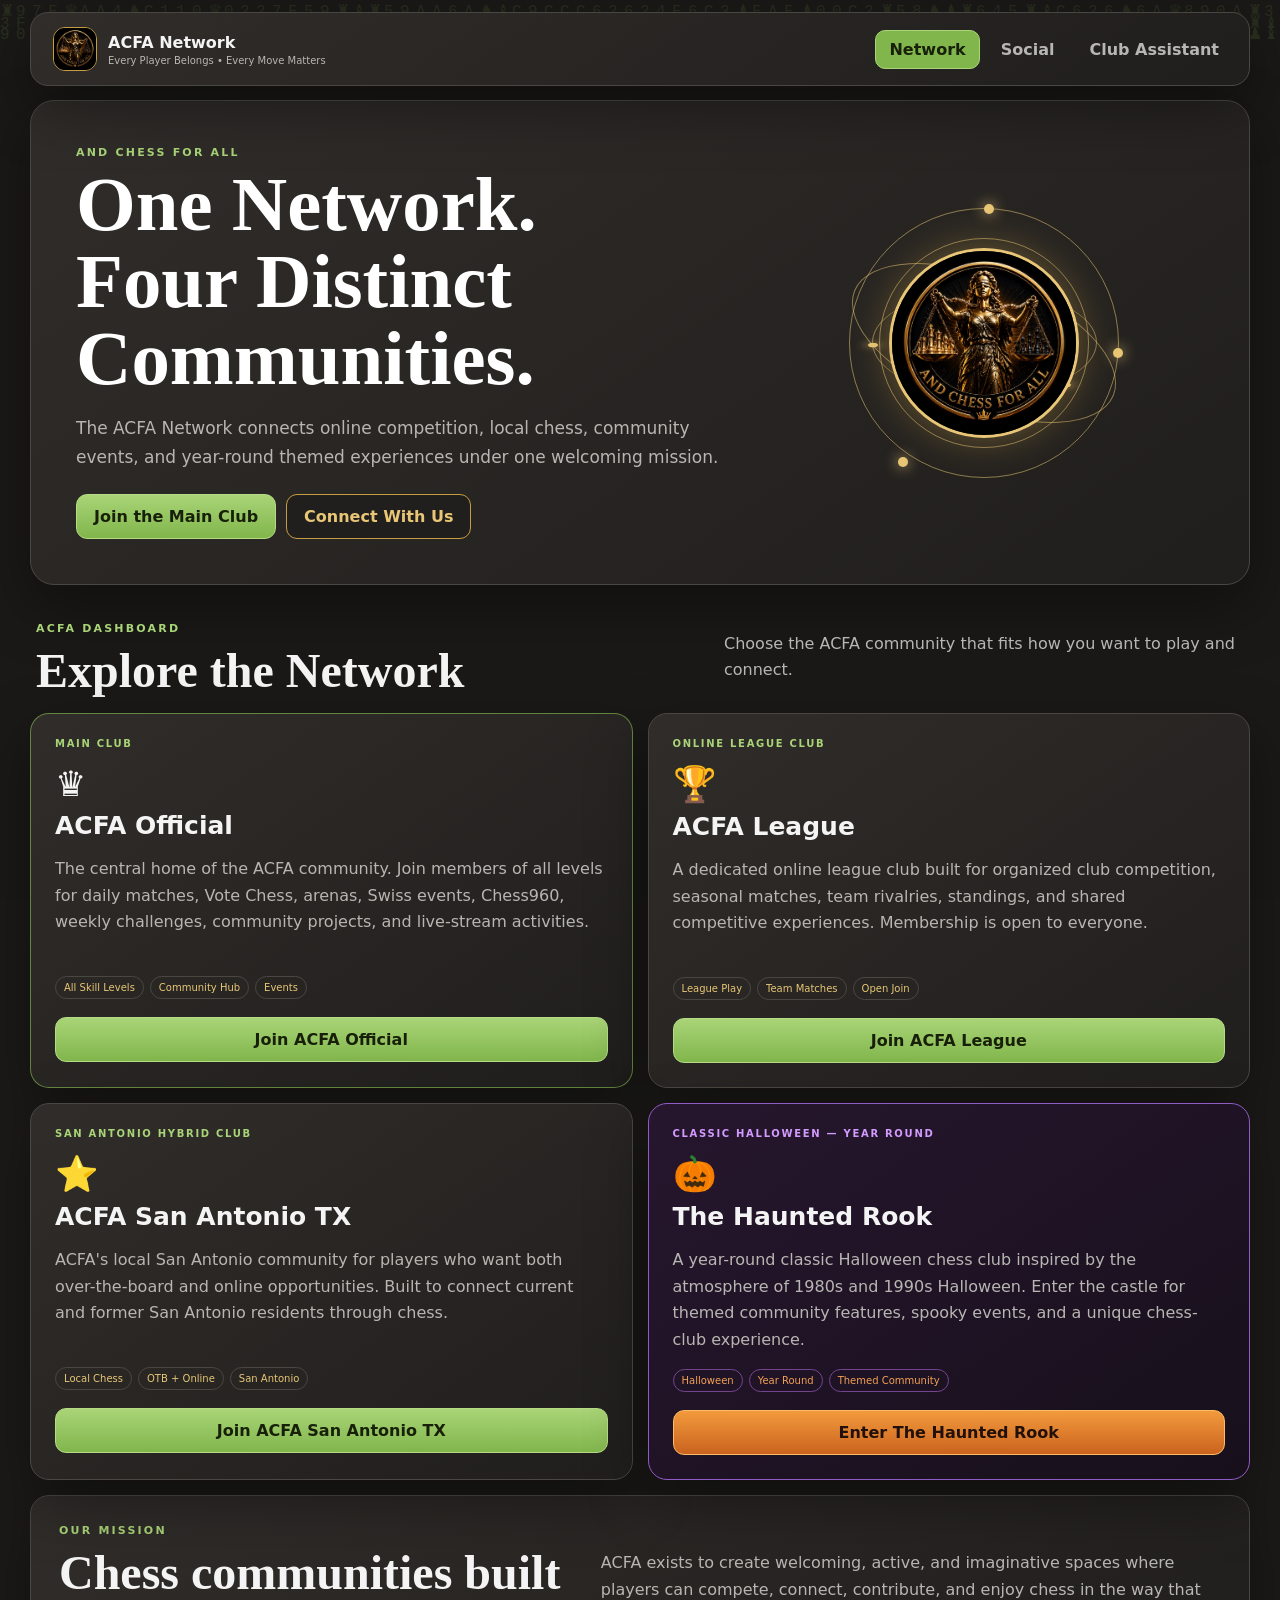
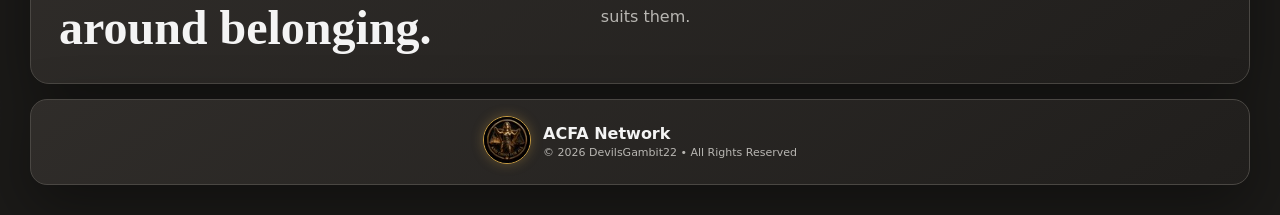
==== index.html @ 69f75b07 "Add files via upload" ====
<!DOCTYPE html>
<html lang="en">
<head>
  <meta charset="UTF-8">
  <meta name="viewport" content="width=device-width,initial-scale=1">
  <meta name="theme-color" content="#312e2b">
  <meta name="description" content="Explore the ACFA Network, connect with our clubs and social communities, and download Club Assistant.">
  <title>ACFA Network</title>
  <link rel="icon" href="./assets/acfa-network-logo.jpg">
  <link rel="stylesheet" href="./css/styles.css">
</head>
<body>
  <canvas id="matrixCanvas" aria-hidden="true"></canvas>

  <div class="site-shell">
    <header class="topbar">
      <button class="brand" data-page="dashboard" aria-label="Open ACFA Network dashboard">
        <span class="brand-mark">
          <img src="./assets/acfa-network-logo.jpg" alt="ACFA Network logo">
        </span>
        <span>
          <strong>ACFA Network</strong>
          <small>Every Player Belongs • Every Move Matters</small>
        </span>
      </button>

      <nav aria-label="Primary navigation">
        <button class="nav-button active" data-page="dashboard">Network</button>
        <button class="nav-button" data-page="social">Social</button>
        <button class="nav-button" data-page="assistant">Club Assistant</button>
      </nav>
    </header>

    <main>
      <section id="page-dashboard" class="page active">
        <div class="hero-panel">
          <div class="hero-copy">
            <p class="eyebrow">AND CHESS FOR ALL</p>
            <h1>One Network.<br>Four Distinct Communities.</h1>
            <p>
              The ACFA Network connects online competition, local chess, community events,
              and year-round themed experiences under one welcoming mission.
            </p>
            <div class="hero-actions">
              <a class="primary-button" href="https://www.chess.com/club/and-chess-for-all-official" target="_blank" rel="noopener">Join the Main Club</a>
              <button class="secondary-button" data-page="social">Connect With Us</button>
            </div>
          </div>

          <div class="logo-gizmo" id="networkLogoStage">
            <span class="orbit orbit-one"><i></i><i></i><i></i></span>
            <span class="orbit orbit-two"><i></i><i></i></span>
            <span class="orbit orbit-three"></span>
            <img src="./assets/acfa-network-logo.jpg" alt="ACFA Network">
            <span class="energy-ring"></span>
          </div>
        </div>

        <div class="section-heading">
          <div>
            <p class="eyebrow">ACFA DASHBOARD</p>
            <h2>Explore the Network</h2>
          </div>
          <p>Choose the ACFA community that fits how you want to play and connect.</p>
        </div>

        <div class="club-grid">
          <article class="club-card featured">
            <div class="club-label">Main Club</div>
            <div class="club-icon">♛</div>
            <h3>ACFA Official</h3>
            <p>
              The central home of the ACFA community. Join members of all levels for daily
              matches, Vote Chess, arenas, Swiss events, Chess960, weekly challenges,
              community projects, and live-stream activities.
            </p>
            <div class="tags">
              <span>All Skill Levels</span><span>Community Hub</span><span>Events</span>
            </div>
            <a class="card-button" href="https://www.chess.com/club/and-chess-for-all-official" target="_blank" rel="noopener">Join ACFA Official</a>
          </article>

          <article class="club-card">
            <div class="club-label">Online League Club</div>
            <div class="club-icon">🏆</div>
            <h3>ACFA League</h3>
            <p>
              A dedicated online league club built for organized club competition,
              seasonal matches, team rivalries, standings, and shared competitive
              experiences. Membership is open to everyone.
            </p>
            <div class="tags">
              <span>League Play</span><span>Team Matches</span><span>Open Join</span>
            </div>
            <a class="card-button" href="https://www.chess.com/club/acfa-league" target="_blank" rel="noopener">Join ACFA League</a>
          </article>

          <article class="club-card">
            <div class="club-label">San Antonio Hybrid Club</div>
            <div class="club-icon">⭐</div>
            <h3>ACFA San Antonio TX</h3>
            <p>
              ACFA's local San Antonio community for players who want both over-the-board
              and online opportunities. Built to connect current and former San Antonio
              residents through chess.
            </p>
            <div class="tags">
              <span>Local Chess</span><span>OTB + Online</span><span>San Antonio</span>
            </div>
            <a class="card-button" href="https://www.chess.com/club/acfa-san-antonio-tx" target="_blank" rel="noopener">Join ACFA San Antonio TX</a>
          </article>

          <article class="club-card haunted">
            <div class="club-label">Classic Halloween — Year Round</div>
            <div class="club-icon">🎃</div>
            <h3>The Haunted Rook</h3>
            <p>
              A year-round classic Halloween chess club inspired by the atmosphere of
              1980s and 1990s Halloween. Enter the castle for themed community features,
              spooky events, and a unique chess-club experience.
            </p>
            <div class="tags">
              <span>Halloween</span><span>Year Round</span><span>Themed Community</span>
            </div>
            <a class="card-button" href="https://www.chess.com/club/the-haunted-rook" target="_blank" rel="noopener">Enter The Haunted Rook</a>
          </article>
        </div>

        <section class="mission-panel">
          <div>
            <p class="eyebrow">OUR MISSION</p>
            <h2>Chess communities built around belonging.</h2>
          </div>
          <p>
            ACFA exists to create welcoming, active, and imaginative spaces where players
            can compete, connect, contribute, and enjoy chess in the way that suits them.
          </p>
        </section>
      </section>

      <section id="page-social" class="page">
        <div class="page-intro">
          <p class="eyebrow">ACFA SOCIAL NETWORK</p>
          <h1>Stay Connected Beyond the Board</h1>
          <p>Join the conversation, watch live chess, and connect with the wider ACFA community.</p>
        </div>

        <div class="social-grid">
          <article class="social-card discord">
            <div class="social-icon">◉</div>
            <h2>Discord</h2>
            <p>
              The real-time communication hub for ACFA Official, ACFA League, and ACFA San Antonio.
              Meet members, follow events, and stay involved between games.
            </p>
            <a href="https://discord.gg/Atk2GKfgU" target="_blank" rel="noopener">Join the ACFA Discord</a>
          </article>

          <article class="social-card twitch">
            <div class="social-icon">▣</div>
            <h2>Twitch</h2>
            <p>
              Watch DevilsGambit22 play chess live with ACFA and other chess-club members,
              plus selected club events and community matches.
            </p>
            <a href="https://www.twitch.tv/dasoulking98" target="_blank" rel="noopener">Watch ACFA Live</a>
          </article>

          <article class="social-card facebook">
            <div class="social-icon">f</div>
            <h2>Facebook</h2>
            <p>
              Follow the ACFA Facebook community for updates, conversations, shared content,
              and another way to keep in touch with the network.
            </p>
            <a href="https://www.facebook.com/share/g/18has9LYsZ/?mibextid=wwXIfr" target="_blank" rel="noopener">Visit ACFA on Facebook</a>
          </article>
        </div>

        <section class="social-banner">
          <img src="./assets/acfa-network-logo.jpg" alt="">
          <div>
            <p class="eyebrow">THE ACFA COMMUNITY</p>
            <h2>Play together. Build together. Belong together.</h2>
          </div>
        </section>
      </section>

      <section id="page-assistant" class="page">
        <div class="assistant-hero">
          <div class="assistant-logo-stage">
            <span class="assistant-orbit"></span>
            <img src="./assets/club-assistant-logo.png" alt="Club Assistant logo">
          </div>
          <div>
            <p class="eyebrow">PUBLIC BETA</p>
            <h1>Club Assistant</h1>
            <p class="assistant-lead">
              A Chess.com-inspired operations companion designed to help club owners organize
              members, prospects, clubs, messages, templates, and daily workflows.
            </p>
            <div class="version-chip">Version 1.1.0 Public Beta</div>
          </div>
        </div>

        <div class="download-layout">
          <article class="download-card">
            <p class="eyebrow">DOWNLOAD</p>
            <h2>Get Club Assistant</h2>
            <p>
              Club Assistant is currently distributed as a free public beta. Chrome requires
              manually distributed extensions to be installed through Developer Mode.
            </p>
            <a class="download-button" href="./downloads/Club-Assistant-v1.1.0-Public-Beta.zip" download>
              Download Club Assistant
            </a>
            <small>ZIP file • Chrome extension • Public beta</small>
          </article>

          <article class="install-card">
            <p class="eyebrow">INSTALLATION</p>
            <h2>How to Install</h2>
            <ol>
              <li>Download and extract the ZIP file.</li>
              <li>Open <code>chrome://extensions</code> in Google Chrome.</li>
              <li>Turn on <strong>Developer mode</strong>.</li>
              <li>Select <strong>Load unpacked</strong>.</li>
              <li>Choose the extracted Club Assistant folder.</li>
            </ol>
          </article>
        </div>

        <section class="beta-notice">
          <div>
            <p class="eyebrow">BETA NOTICE</p>
            <h2>Built for club owners. Improved through real use.</h2>
          </div>
          <p>
            This release is intended for early club-owner testing. Features may be refined
            as feedback is received, while the extension remains focused on club management
            rather than gameplay or move assistance.
          </p>
        </section>
      </section>
    </main>

    <footer class="site-footer">
      <button class="footer-signature" id="footerLogo" aria-label="ACFA copyright signature">
        <img src="./assets/lady-justice-footer.jpg" alt="Lady Justice ACFA logo">
      </button>
      <div>
        <strong>ACFA Network</strong>
        <span>© 2026 DevilsGambit22 • All Rights Reserved</span>
      </div>
    </footer>
  </div>

  <div class="easter-overlay" id="easterOverlay" aria-hidden="true">
    <div class="easter-card">
      <div class="easter-gizmo">
        <span></span><span></span>
        <img src="./assets/lady-justice-footer.jpg" alt="">
      </div>
      <p class="eyebrow">AND CHESS FOR ALL</p>
      <h2>Every Player Belongs</h2>
      <strong>Every Move Matters</strong>
      <p>Created by DevilsGambit22</p>
    </div>
  </div>

  <script src="./js/app.js"></script>
</body>
</html>
---- css/styles.css ----
:root{
  --chess-dark:#312e2b;
  --chess-darker:#211f1d;
  --panel:#262522;
  --green:#81b64c;
  --green-light:#a9d477;
  --gold:#c89c42;
  --gold-light:#e8c676;
  --text:#f4f4f4;
  --muted:#b8b6b2;
  --line:#4a4743;
  --shadow:0 22px 60px rgba(0,0,0,.38)
}
*{box-sizing:border-box}
html{scroll-behavior:smooth}
body{margin:0;min-height:100vh;background:#1b1a18;color:var(--text);font-family:Inter,system-ui,-apple-system,BlinkMacSystemFont,"Segoe UI",sans-serif}
button,a,input{font:inherit}
button{cursor:pointer}
#matrixCanvas{position:fixed;inset:0;width:100%;height:100%;z-index:0;opacity:.14}
.site-shell{position:relative;z-index:2;width:min(1220px,calc(100% - 24px));margin:12px auto 30px}
.topbar,.hero-panel,.club-card,.mission-panel,.page-intro,.social-card,.social-banner,.assistant-hero,.download-card,.install-card,.beta-notice,.site-footer{
  border:1px solid var(--line);
  background:linear-gradient(145deg,rgba(49,46,43,.97),rgba(33,31,29,.98));
  box-shadow:var(--shadow)
}
.topbar{display:flex;align-items:center;justify-content:space-between;gap:16px;padding:13px 16px;border-radius:18px;position:sticky;top:8px;z-index:50;backdrop-filter:blur(12px)}
.brand{display:flex;align-items:center;gap:11px;border:0;background:transparent;color:var(--text);text-align:left}
.brand-mark{width:44px;height:44px;border-radius:12px;overflow:hidden;border:1px solid var(--gold)}
.brand-mark img{width:100%;height:100%;object-fit:cover}
.brand strong,.brand small{display:block}.brand strong{font-size:16px}.brand small{color:var(--muted);font-size:10px;margin-top:3px}
nav{display:flex;gap:7px;overflow:auto}
.nav-button{border:1px solid transparent;border-radius:10px;background:transparent;color:var(--muted);padding:9px 13px;font-weight:800;white-space:nowrap}
.nav-button:hover,.nav-button.active{color:#182009;background:var(--green);border-color:var(--green-light)}
main{padding-top:14px}.page{display:none;animation:pageIn .35s ease}.page.active{display:block}
.hero-panel{display:grid;grid-template-columns:1.2fr .8fr;align-items:center;gap:28px;border-radius:24px;padding:45px}
.eyebrow{margin:0 0 8px;color:var(--green-light);font-size:11px;font-weight:900;letter-spacing:.2em;text-transform:uppercase}
.hero-copy h1,.page-intro h1,.assistant-hero h1{margin:0;color:#fff;font-family:Georgia,serif;font-size:clamp(2.3rem,6vw,4.8rem);line-height:1}
.hero-copy>p:not(.eyebrow),.page-intro>p:last-child,.assistant-lead{color:var(--muted);font-size:17px;line-height:1.7;max-width:720px}
.hero-actions{display:flex;flex-wrap:wrap;gap:10px;margin-top:22px}
.primary-button,.secondary-button,.card-button,.social-card a,.download-button{display:inline-block;border-radius:11px;padding:12px 17px;text-decoration:none;font-weight:900}
.primary-button,.card-button,.download-button{background:linear-gradient(180deg,var(--green-light),var(--green));color:#182009;border:1px solid #b5dc84}
.secondary-button{background:#211f1d;color:var(--gold-light);border:1px solid var(--gold)}
.logo-gizmo{position:relative;width:300px;height:300px;margin:auto;display:grid;place-items:center;cursor:pointer}
.logo-gizmo>img{position:relative;z-index:4;width:190px;height:190px;object-fit:cover;border-radius:50%;border:3px solid var(--gold-light);box-shadow:0 0 40px rgba(200,156,66,.44)}
.orbit,.energy-ring{position:absolute;border-radius:50%;border:1px solid rgba(232,198,118,.54)}
.orbit-one{width:270px;height:270px;animation:spin 13s linear infinite}.orbit-two{width:225px;height:225px;transform:rotateX(62deg);animation:spinX 9s linear infinite reverse}.orbit-three{width:280px;height:130px;transform:rotate(22deg);animation:tiltSpin 16s linear infinite}
.orbit i{position:absolute;width:10px;height:10px;border-radius:50%;background:var(--gold-light);box-shadow:0 0 14px var(--gold-light)}
.orbit-one i:nth-child(1){top:-5px;left:50%}.orbit-one i:nth-child(2){right:-5px;top:52%}.orbit-one i:nth-child(3){bottom:10px;left:18%}
.orbit-two i:nth-child(1){left:-5px;top:50%}.orbit-two i:nth-child(2){right:11%;bottom:7%}
.energy-ring{width:210px;height:210px;animation:pulse 2.8s ease-in-out infinite}
.section-heading{display:flex;align-items:end;justify-content:space-between;gap:20px;padding:30px 6px 15px}.section-heading h2,.mission-panel h2,.social-banner h2,.beta-notice h2{margin:0;font-family:Georgia,serif;font-size:clamp(1.8rem,4vw,3rem)}.section-heading>p{max-width:520px;color:var(--muted);line-height:1.6}
.club-grid{display:grid;grid-template-columns:repeat(2,1fr);gap:15px}
.club-card{position:relative;padding:24px;border-radius:19px;overflow:hidden}.club-card.featured{border-color:rgba(129,182,76,.68)}.club-card.haunted{border-color:#8f5bc6;background:linear-gradient(145deg,#26162e,#17101b)}
.club-label{color:var(--green-light);font-size:10px;font-weight:900;letter-spacing:.17em;text-transform:uppercase}.haunted .club-label{color:#d39aff}
.club-icon{font-size:35px;margin:15px 0 7px}.club-card h3{margin:0 0 9px;font-size:25px}.club-card p{color:var(--muted);line-height:1.65;min-height:104px}
.tags{display:flex;flex-wrap:wrap;gap:6px;margin:14px 0 18px}.tags span{padding:5px 8px;border-radius:999px;border:1px solid var(--line);color:var(--gold-light);font-size:10px}.haunted .tags span{color:#f2a056;border-color:#75448f}
.card-button{width:100%;text-align:center}.haunted .card-button{background:linear-gradient(180deg,#f29a3d,#ca631e);color:#22100a;border-color:#ffbb65}
.mission-panel,.beta-notice{display:grid;grid-template-columns:1fr 1.2fr;gap:25px;align-items:center;margin-top:15px;border-radius:19px;padding:28px}.mission-panel>p,.beta-notice>p{margin:0;color:var(--muted);line-height:1.7}
.page-intro{text-align:center;border-radius:22px;padding:48px 24px;margin-bottom:15px}.page-intro h1{font-size:clamp(2.2rem,5vw,4rem)}
.social-grid{display:grid;grid-template-columns:repeat(3,1fr);gap:15px}.social-card{border-radius:20px;padding:25px}.social-icon{font-size:38px;font-weight:900}.social-card h2{font-size:28px}.social-card p{color:var(--muted);line-height:1.65;min-height:145px}.social-card a{width:100%;text-align:center;color:white}
.social-card.discord{border-color:#5865f2}.discord a{background:#5865f2}.social-card.twitch{border-color:#9146ff}.twitch a{background:#9146ff}.social-card.facebook{border-color:#1877f2}.facebook a{background:#1877f2}
.social-banner{display:flex;align-items:center;justify-content:center;gap:18px;margin-top:15px;border-radius:19px;padding:24px}.social-banner img{width:82px;height:82px;border-radius:50%;object-fit:cover;border:2px solid var(--gold)}
.assistant-hero{display:grid;grid-template-columns:230px 1fr;align-items:center;gap:25px;border-radius:23px;padding:35px}.assistant-logo-stage{position:relative;width:200px;height:200px;display:grid;place-items:center}.assistant-logo-stage img{width:140px;height:140px;object-fit:cover;border-radius:25px;position:relative;z-index:2;border:2px solid var(--green-light)}.assistant-orbit{position:absolute;width:190px;height:190px;border:1px solid var(--green-light);border-radius:50%;animation:spin 9s linear infinite}
.version-chip{display:inline-block;padding:7px 10px;border-radius:999px;color:var(--green-light);border:1px solid rgba(129,182,76,.55);font-size:12px;font-weight:900}
.download-layout{display:grid;grid-template-columns:1fr 1fr;gap:15px;margin-top:15px}.download-card,.install-card{border-radius:20px;padding:28px}.download-card p,.install-card li{color:var(--muted);line-height:1.7}.download-button{margin:10px 0 8px;font-size:17px}.download-card small{display:block;color:#85817c}.install-card ol{padding-left:22px}.install-card code{color:var(--green-light)}
.site-footer{display:flex;align-items:center;justify-content:center;gap:12px;margin-top:15px;border-radius:17px;padding:16px}.footer-signature{border:0;background:transparent;padding:0}.footer-signature img{width:48px;height:48px;object-fit:cover;border-radius:50%;border:1px solid var(--gold);box-shadow:0 0 12px rgba(200,156,66,.35)}.site-footer strong,.site-footer span{display:block}.site-footer span{color:var(--muted);font-size:11px;margin-top:3px}
.easter-overlay{position:fixed;inset:0;z-index:100;display:grid;place-items:center;background:rgba(18,16,14,.92);backdrop-filter:blur(10px);opacity:0;visibility:hidden;transition:.6s}.easter-overlay.active{opacity:1;visibility:visible}.easter-overlay.closing{opacity:0;visibility:visible;transition-duration:1.15s}.easter-card{text-align:center}.easter-gizmo{position:relative;width:200px;height:200px;margin:auto;display:grid;place-items:center}.easter-gizmo img{width:130px;height:130px;border-radius:50%;object-fit:cover;z-index:2;border:2px solid var(--gold-light)}.easter-gizmo span{position:absolute;border:1px solid var(--gold-light);border-radius:50%;animation:spin 3s linear infinite}.easter-gizmo span:first-child{width:185px;height:185px}.easter-gizmo span:nth-child(2){width:160px;height:80px;animation-direction:reverse}.easter-card h2{font-size:32px;margin:8px}.easter-card strong{color:var(--green-light);font-size:20px}
@keyframes spin{to{transform:rotate(360deg)}}@keyframes spinX{from{transform:rotateX(62deg) rotate(0)}to{transform:rotateX(62deg) rotate(360deg)}}@keyframes tiltSpin{to{transform:rotate(382deg)}}@keyframes pulse{0%,100%{transform:scale(.94);opacity:.35}50%{transform:scale(1.08);opacity:.8}}@keyframes pageIn{from{opacity:0;transform:translateY(8px)}to{opacity:1;transform:none}}
@media(max-width:900px){.hero-panel{grid-template-columns:1fr;text-align:center}.hero-actions{justify-content:center}.club-grid,.download-layout,.mission-panel,.beta-notice{grid-template-columns:1fr}.social-grid{grid-template-columns:1fr}.social-card p{min-height:auto}.assistant-hero{grid-template-columns:1fr;text-align:center}.assistant-logo-stage{margin:auto}}
@media(max-width:650px){.site-shell{width:min(100% - 12px,1220px);margin:6px auto}.topbar{align-items:flex-start;flex-direction:column}.topbar nav{width:100%}.nav-button{flex:1}.hero-panel{padding:30px 17px}.logo-gizmo{transform:scale(.78);margin:-25px auto}.club-grid{grid-template-columns:1fr}.section-heading{align-items:flex-start;flex-direction:column}.social-banner{align-items:flex-start;flex-direction:column}.site-footer{text-align:center}.club-card p{min-height:auto}}
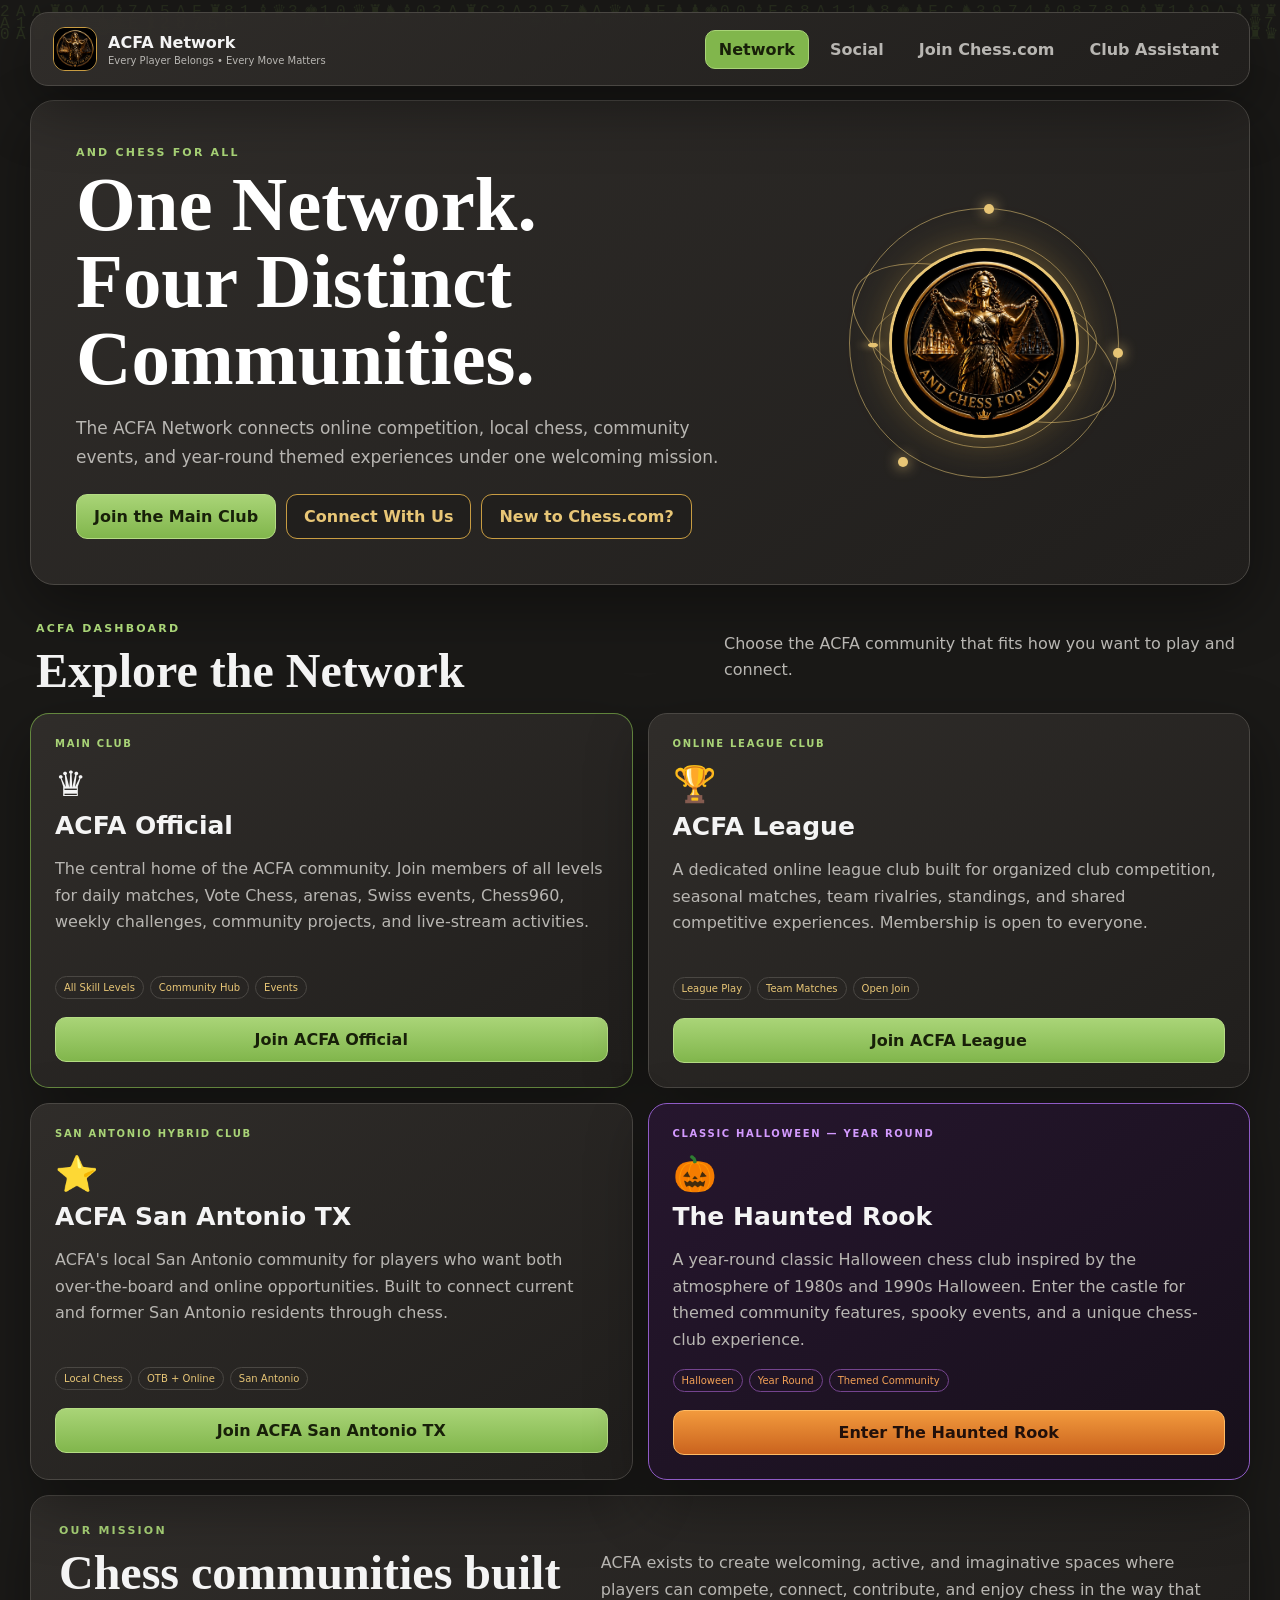
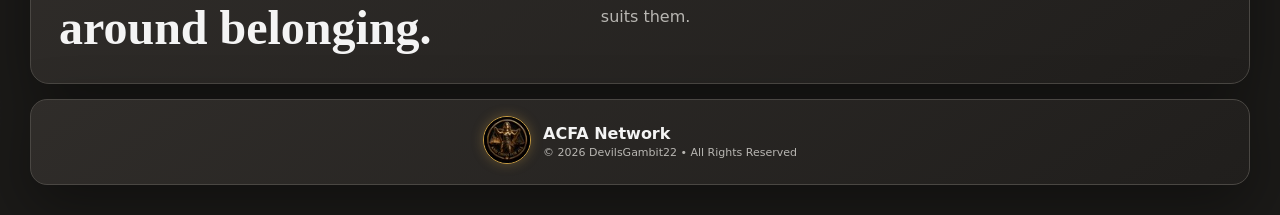
==== commit a147fe64: "Update index.html" ====
--- a/index.html
+++ b/index.html
@@ -27,6 +27,7 @@
       <nav aria-label="Primary navigation">
         <button class="nav-button active" data-page="dashboard">Network</button>
         <button class="nav-button" data-page="social">Social</button>
+        <button class="nav-button" data-page="join">Join Chess.com</button>
         <button class="nav-button" data-page="assistant">Club Assistant</button>
       </nav>
     </header>
@@ -42,8 +43,9 @@
               and year-round themed experiences under one welcoming mission.
             </p>
             <div class="hero-actions">
-              <a class="primary-button" href="https://www.chess.com/club/and-chess-for-all-official" target="_blank" rel="noopener">Join the Main Club</a>
+              <a class="primary-button" href="https://www.chess.com/club/and-chess-for-all-official?ref_id=545854877" target="_blank" rel="noopener">Join the Main Club</a>
               <button class="secondary-button" data-page="social">Connect With Us</button>
+              <button class="secondary-button" data-page="join">New to Chess.com?</button>
             </div>
           </div>
 
@@ -77,7 +79,7 @@
             <div class="tags">
               <span>All Skill Levels</span><span>Community Hub</span><span>Events</span>
             </div>
-            <a class="card-button" href="https://www.chess.com/club/and-chess-for-all-official" target="_blank" rel="noopener">Join ACFA Official</a>
+            <a class="card-button" href="https://www.chess.com/club/and-chess-for-all-official?ref_id=545854877" target="_blank" rel="noopener">Join ACFA Official</a>
           </article>
 
           <article class="club-card">
@@ -92,7 +94,7 @@
             <div class="tags">
               <span>League Play</span><span>Team Matches</span><span>Open Join</span>
             </div>
-            <a class="card-button" href="https://www.chess.com/club/acfa-league" target="_blank" rel="noopener">Join ACFA League</a>
+            <a class="card-button" href="https://www.chess.com/club/acfa-league?ref_id=545854877" target="_blank" rel="noopener">Join ACFA League</a>
           </article>
 
           <article class="club-card">
@@ -107,7 +109,7 @@
             <div class="tags">
               <span>Local Chess</span><span>OTB + Online</span><span>San Antonio</span>
             </div>
-            <a class="card-button" href="https://www.chess.com/club/acfa-san-antonio-tx" target="_blank" rel="noopener">Join ACFA San Antonio TX</a>
+            <a class="card-button" href="https://www.chess.com/club/acfa-san-antonio-tx?ref_id=545854877" target="_blank" rel="noopener">Join ACFA San Antonio TX</a>
           </article>
 
           <article class="club-card haunted">
@@ -122,7 +124,7 @@
             <div class="tags">
               <span>Halloween</span><span>Year Round</span><span>Themed Community</span>
             </div>
-            <a class="card-button" href="https://www.chess.com/club/the-haunted-rook" target="_blank" rel="noopener">Enter The Haunted Rook</a>
+            <a class="card-button" href="https://www.chess.com/club/the-haunted-rook?ref_id=545854877" target="_blank" rel="noopener">Enter The Haunted Rook</a>
           </article>
         </div>
 
@@ -183,6 +185,73 @@
             <p class="eyebrow">THE ACFA COMMUNITY</p>
             <h2>Play together. Build together. Belong together.</h2>
           </div>
+        </section>
+      </section>
+
+      <section id="page-join" class="page">
+        <div class="page-intro">
+          <p class="eyebrow">NEW TO CHESS.COM?</p>
+          <h1>Join Chess.com and Connect With ACFA</h1>
+          <p>
+            Create a free Chess.com account, then explore the clubs and communities
+            across the ACFA Network.
+          </p>
+        </div>
+
+        <div class="affiliate-action-grid">
+          <article class="affiliate-action-card">
+            <p class="eyebrow">JOIN CHESS.COM</p>
+            <h2>Create a Free Account</h2>
+            <p>
+              Click the official Chess.com logo below to create your free account
+              using the ACFA affiliate link.
+            </p>
+
+            <a class="affiliate-image-link chesscom-signup-link"
+               href="https://www.chess.com/register?ref_id=545854877"
+               target="_blank"
+               rel="noopener"
+               aria-label="Create a free Chess.com account">
+              <img src="./assets/chesscom-logo.png" alt="Chess.com">
+            </a>
+
+            <small>
+              Using this affiliate link supports ACFA at no additional cost to you.
+            </small>
+          </article>
+
+          <article class="affiliate-action-card premium-card">
+            <p class="eyebrow">SUPPORT ACFA</p>
+            <h2>Upgrade Your Membership</h2>
+            <p>
+              Click the official Go Premium image to explore Chess.com membership
+              upgrades through the ACFA affiliate link.
+            </p>
+
+            <a class="affiliate-image-link premium-link"
+               href="https://www.chess.com/membership?ref_id=545854877"
+               target="_blank"
+               rel="noopener"
+               aria-label="Upgrade your Chess.com membership">
+              <img src="./assets/go-premium.png" alt="Chess.com Go Premium">
+            </a>
+
+            <small>
+              Your membership remains a normal Chess.com subscription. The affiliate
+              referral simply helps support ACFA.
+            </small>
+          </article>
+        </div>
+
+        <section class="affiliate-panel">
+          <div>
+            <p class="eyebrow">AFTER YOU JOIN</p>
+            <h2>Find your place in the ACFA Network.</h2>
+          </div>
+          <p>
+            Once your Chess.com account is ready, return to the Network page to join
+            ACFA Official, ACFA League, ACFA San Antonio TX, or The Haunted Rook.
+          </p>
         </section>
       </section>
 
@@ -270,4 +339,4 @@
 
   <script src="./js/app.js"></script>
 </body>
-</html>+</html>
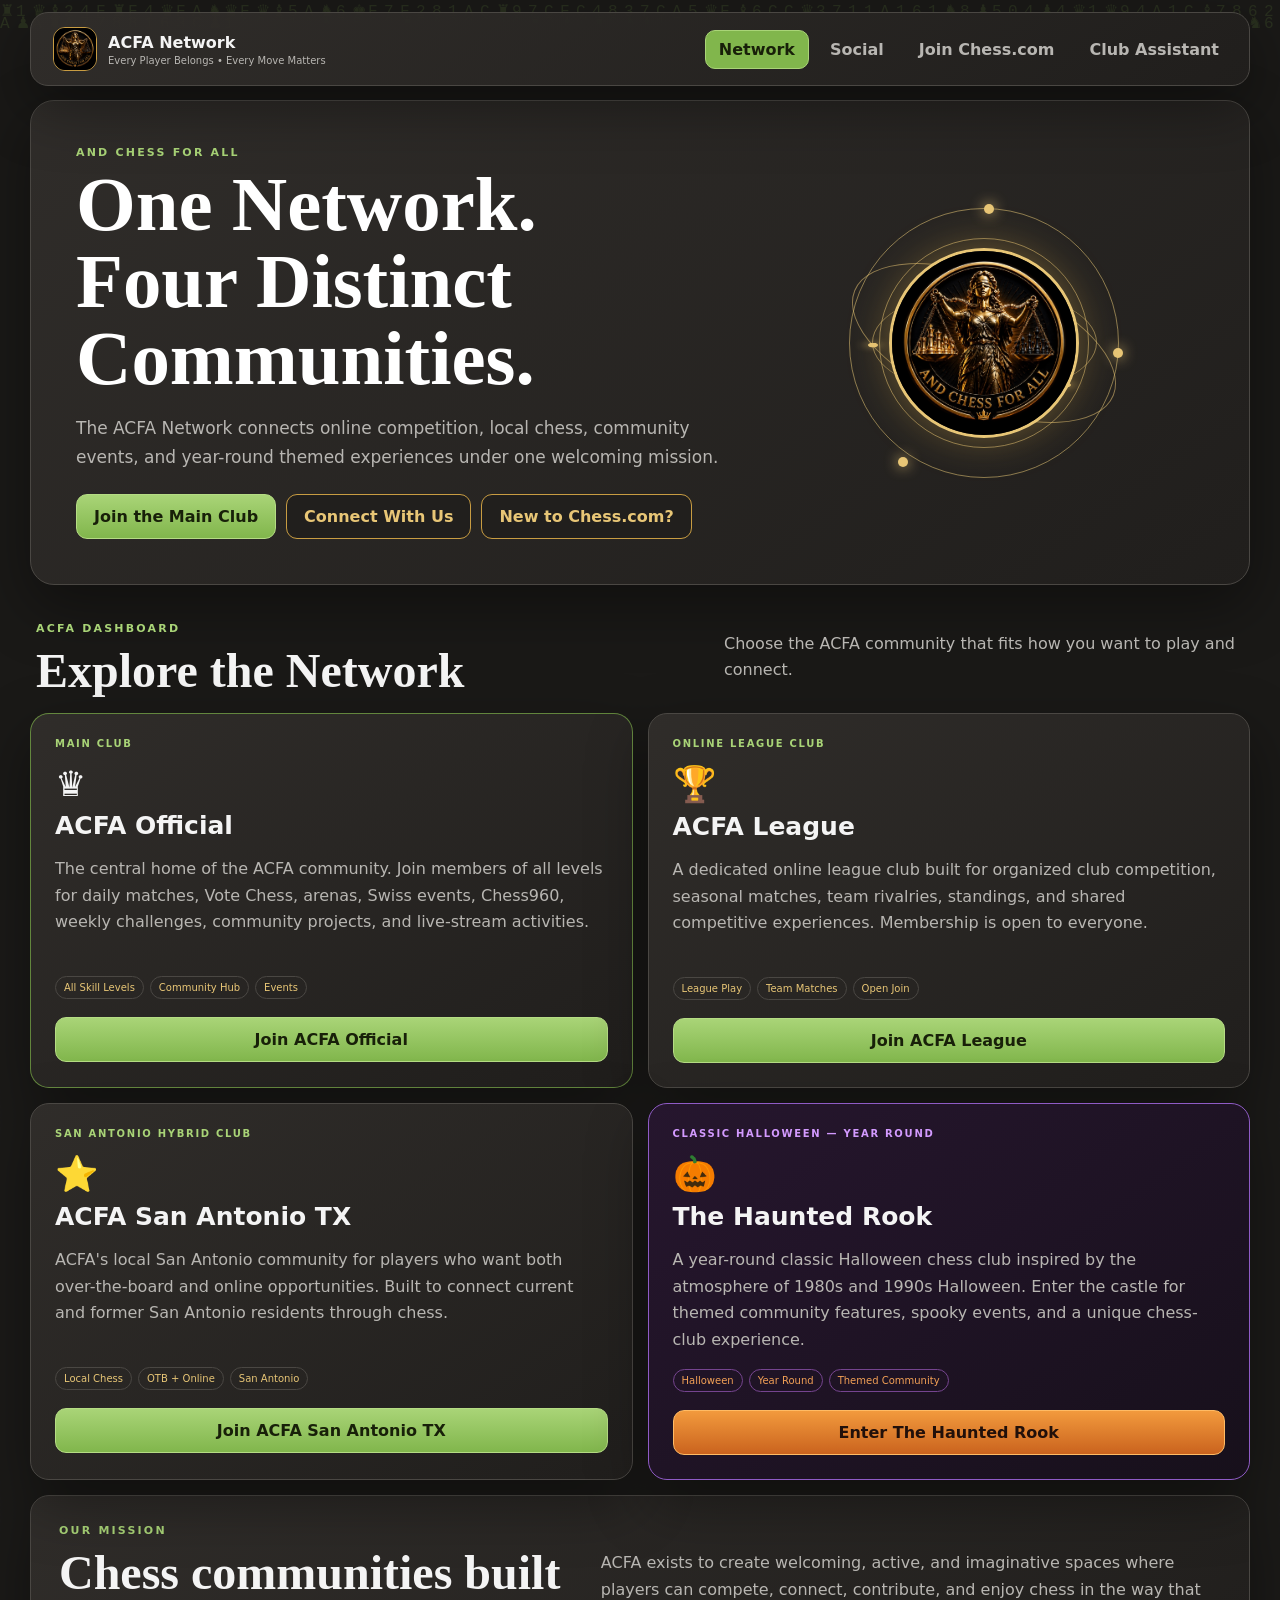
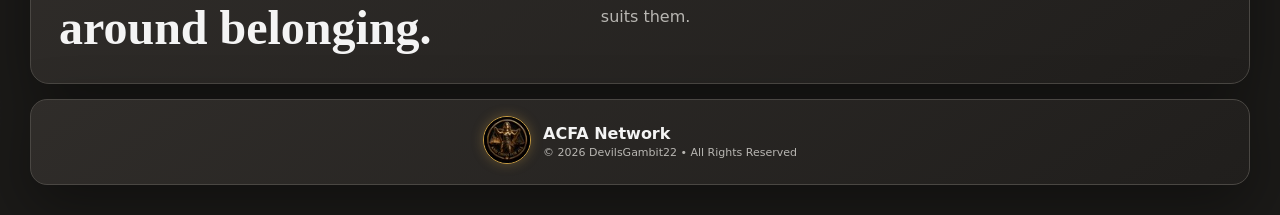
==== commit 16958c5b: "Update index.html" ====
--- a/index.html
+++ b/index.html
@@ -208,7 +208,7 @@
             </p>
 
             <a class="affiliate-image-link chesscom-signup-link"
-               href="https://www.chess.com/register?ref_id=545854877"
+               href="https://link.chess.com/friend/Hy7T0h?ref_id=545854877"
                target="_blank"
                rel="noopener"
                aria-label="Create a free Chess.com account">
--- a/css/styles.css
+++ b/css/styles.css
@@ -68,3 +68,225 @@
 @keyframes spin{to{transform:rotate(360deg)}}@keyframes spinX{from{transform:rotateX(62deg) rotate(0)}to{transform:rotateX(62deg) rotate(360deg)}}@keyframes tiltSpin{to{transform:rotate(382deg)}}@keyframes pulse{0%,100%{transform:scale(.94);opacity:.35}50%{transform:scale(1.08);opacity:.8}}@keyframes pageIn{from{opacity:0;transform:translateY(8px)}to{opacity:1;transform:none}}
 @media(max-width:900px){.hero-panel{grid-template-columns:1fr;text-align:center}.hero-actions{justify-content:center}.club-grid,.download-layout,.mission-panel,.beta-notice{grid-template-columns:1fr}.social-grid{grid-template-columns:1fr}.social-card p{min-height:auto}.assistant-hero{grid-template-columns:1fr;text-align:center}.assistant-logo-stage{margin:auto}}
 @media(max-width:650px){.site-shell{width:min(100% - 12px,1220px);margin:6px auto}.topbar{align-items:flex-start;flex-direction:column}.topbar nav{width:100%}.nav-button{flex:1}.hero-panel{padding:30px 17px}.logo-gizmo{transform:scale(.78);margin:-25px auto}.club-grid{grid-template-columns:1fr}.section-heading{align-items:flex-start;flex-direction:column}.social-banner{align-items:flex-start;flex-direction:column}.site-footer{text-align:center}.club-card p{min-height:auto}}
+
+
+/* Join Chess.com affiliate page */
+.join-hero{
+  display:grid;
+  grid-template-columns:.75fr 1.25fr;
+  align-items:center;
+  gap:34px;
+  padding:45px;
+  border:1px solid var(--line);
+  border-radius:24px;
+  background:
+    radial-gradient(circle at 24% 35%,rgba(129,182,76,.18),transparent 34%),
+    linear-gradient(145deg,rgba(49,46,43,.98),rgba(33,31,29,.99));
+  box-shadow:var(--shadow)
+}
+.join-visual{
+  position:relative;
+  width:260px;
+  height:260px;
+  margin:auto;
+  display:grid;
+  place-items:center
+}
+.join-pawn{
+  position:relative;
+  z-index:3;
+  display:grid;
+  place-items:center;
+  width:150px;
+  height:150px;
+  border-radius:50%;
+  color:#182009;
+  background:linear-gradient(145deg,var(--green-light),var(--green));
+  border:3px solid #c5e49d;
+  box-shadow:0 0 42px rgba(129,182,76,.42);
+  font-size:84px
+}
+.join-ring{
+  position:absolute;
+  border-radius:50%;
+  border:1px solid rgba(169,212,119,.58)
+}
+.join-ring-one{
+  width:235px;
+  height:235px;
+  animation:spin 12s linear infinite
+}
+.join-ring-two{
+  width:205px;
+  height:100px;
+  transform:rotate(25deg);
+  animation:tiltSpin 9s linear infinite reverse
+}
+.join-copy h1{
+  margin:0;
+  color:#fff;
+  font-family:Georgia,serif;
+  font-size:clamp(2.25rem,5vw,4.2rem);
+  line-height:1.02
+}
+.join-copy>p:not(.eyebrow){
+  color:var(--muted);
+  line-height:1.75;
+  font-size:17px
+}
+.join-chess-button{
+  display:inline-block;
+  margin-top:10px;
+  padding:14px 22px;
+  border:1px solid #c5e49d;
+  border-radius:12px;
+  color:#182009;
+  background:linear-gradient(180deg,var(--green-light),var(--green));
+  text-decoration:none;
+  font-weight:900;
+  box-shadow:0 12px 26px rgba(129,182,76,.2)
+}
+.join-copy small{
+  display:block;
+  max-width:620px;
+  margin-top:12px;
+  color:#908b84;
+  line-height:1.5
+}
+.join-benefits{
+  display:grid;
+  grid-template-columns:repeat(3,1fr);
+  gap:15px;
+  margin-top:15px
+}
+.join-benefits article{
+  padding:24px;
+  border:1px solid var(--line);
+  border-radius:18px;
+  background:linear-gradient(145deg,rgba(49,46,43,.97),rgba(33,31,29,.98));
+  box-shadow:var(--shadow)
+}
+.join-benefits article>span{font-size:35px}
+.join-benefits h2{margin:13px 0 7px}
+.join-benefits p{margin:0;color:var(--muted);line-height:1.65}
+.affiliate-panel{
+  display:grid;
+  grid-template-columns:1fr 1.2fr;
+  align-items:center;
+  gap:25px;
+  margin-top:15px;
+  padding:28px;
+  border:1px solid rgba(129,182,76,.55);
+  border-radius:19px;
+  background:linear-gradient(145deg,rgba(43,52,34,.96),rgba(28,30,25,.98));
+  box-shadow:var(--shadow)
+}
+.affiliate-panel h2{
+  margin:0;
+  font-family:Georgia,serif;
+  font-size:clamp(1.7rem,4vw,2.75rem)
+}
+.affiliate-panel>p{margin:0;color:var(--muted);line-height:1.7}
+@media(max-width:900px){
+  .join-hero{grid-template-columns:1fr;text-align:center}
+  .join-copy small{margin-inline:auto}
+  .join-benefits{grid-template-columns:1fr}
+  .affiliate-panel{grid-template-columns:1fr}
+}
+@media(max-width:650px){
+  .join-hero{padding:30px 17px}
+  .join-visual{transform:scale(.82);margin:-22px auto}
+}
+
+
+/* Official Chess.com affiliate image actions */
+.affiliate-action-grid{
+  display:grid;
+  grid-template-columns:1fr 1fr;
+  gap:15px
+}
+.affiliate-action-card{
+  display:flex;
+  flex-direction:column;
+  align-items:center;
+  min-height:410px;
+  padding:30px 24px;
+  text-align:center;
+  border:1px solid var(--line);
+  border-radius:20px;
+  background:
+    radial-gradient(circle at 50% 25%,rgba(129,182,76,.13),transparent 37%),
+    linear-gradient(145deg,rgba(49,46,43,.98),rgba(33,31,29,.99));
+  box-shadow:var(--shadow)
+}
+.affiliate-action-card.premium-card{
+  background:
+    radial-gradient(circle at 50% 25%,rgba(83,181,222,.14),transparent 37%),
+    linear-gradient(145deg,rgba(49,46,43,.98),rgba(33,31,29,.99))
+}
+.affiliate-action-card h2{
+  margin:3px 0 10px;
+  font-family:Georgia,serif;
+  font-size:clamp(1.7rem,3vw,2.4rem)
+}
+.affiliate-action-card>p:not(.eyebrow){
+  max-width:560px;
+  margin:0;
+  color:var(--muted);
+  line-height:1.7
+}
+.affiliate-action-card small{
+  max-width:560px;
+  margin-top:auto;
+  padding-top:16px;
+  color:#8f8a83;
+  line-height:1.5
+}
+.affiliate-image-link{
+  display:flex;
+  align-items:center;
+  justify-content:center;
+  width:min(100%,520px);
+  min-height:150px;
+  margin:26px 0 18px;
+  padding:18px;
+  border:1px solid rgba(169,212,119,.35);
+  border-radius:17px;
+  background:#171614;
+  transition:transform .2s ease,box-shadow .2s ease,border-color .2s ease
+}
+.affiliate-image-link:hover,
+.affiliate-image-link:focus-visible{
+  transform:translateY(-4px) scale(1.015);
+  border-color:var(--green-light);
+  box-shadow:0 15px 34px rgba(0,0,0,.38),0 0 24px rgba(129,182,76,.18);
+  outline:none
+}
+.affiliate-image-link img{
+  display:block;
+  max-width:100%;
+  max-height:130px;
+  object-fit:contain
+}
+.premium-link{
+  border-color:rgba(83,181,222,.42)
+}
+.premium-link:hover,
+.premium-link:focus-visible{
+  border-color:#53b5de;
+  box-shadow:0 15px 34px rgba(0,0,0,.38),0 0 24px rgba(83,181,222,.22)
+}
+.chesscom-signup-link img{
+  width:min(100%,520px)
+}
+.premium-link img{
+  width:min(100%,310px)
+}
+@media(max-width:900px){
+  .affiliate-action-grid{grid-template-columns:1fr}
+}
+@media(max-width:650px){
+  .affiliate-action-card{padding:24px 16px;min-height:auto}
+  .affiliate-image-link{min-height:120px;padding:14px}
+  .affiliate-image-link img{max-height:100px}
+}
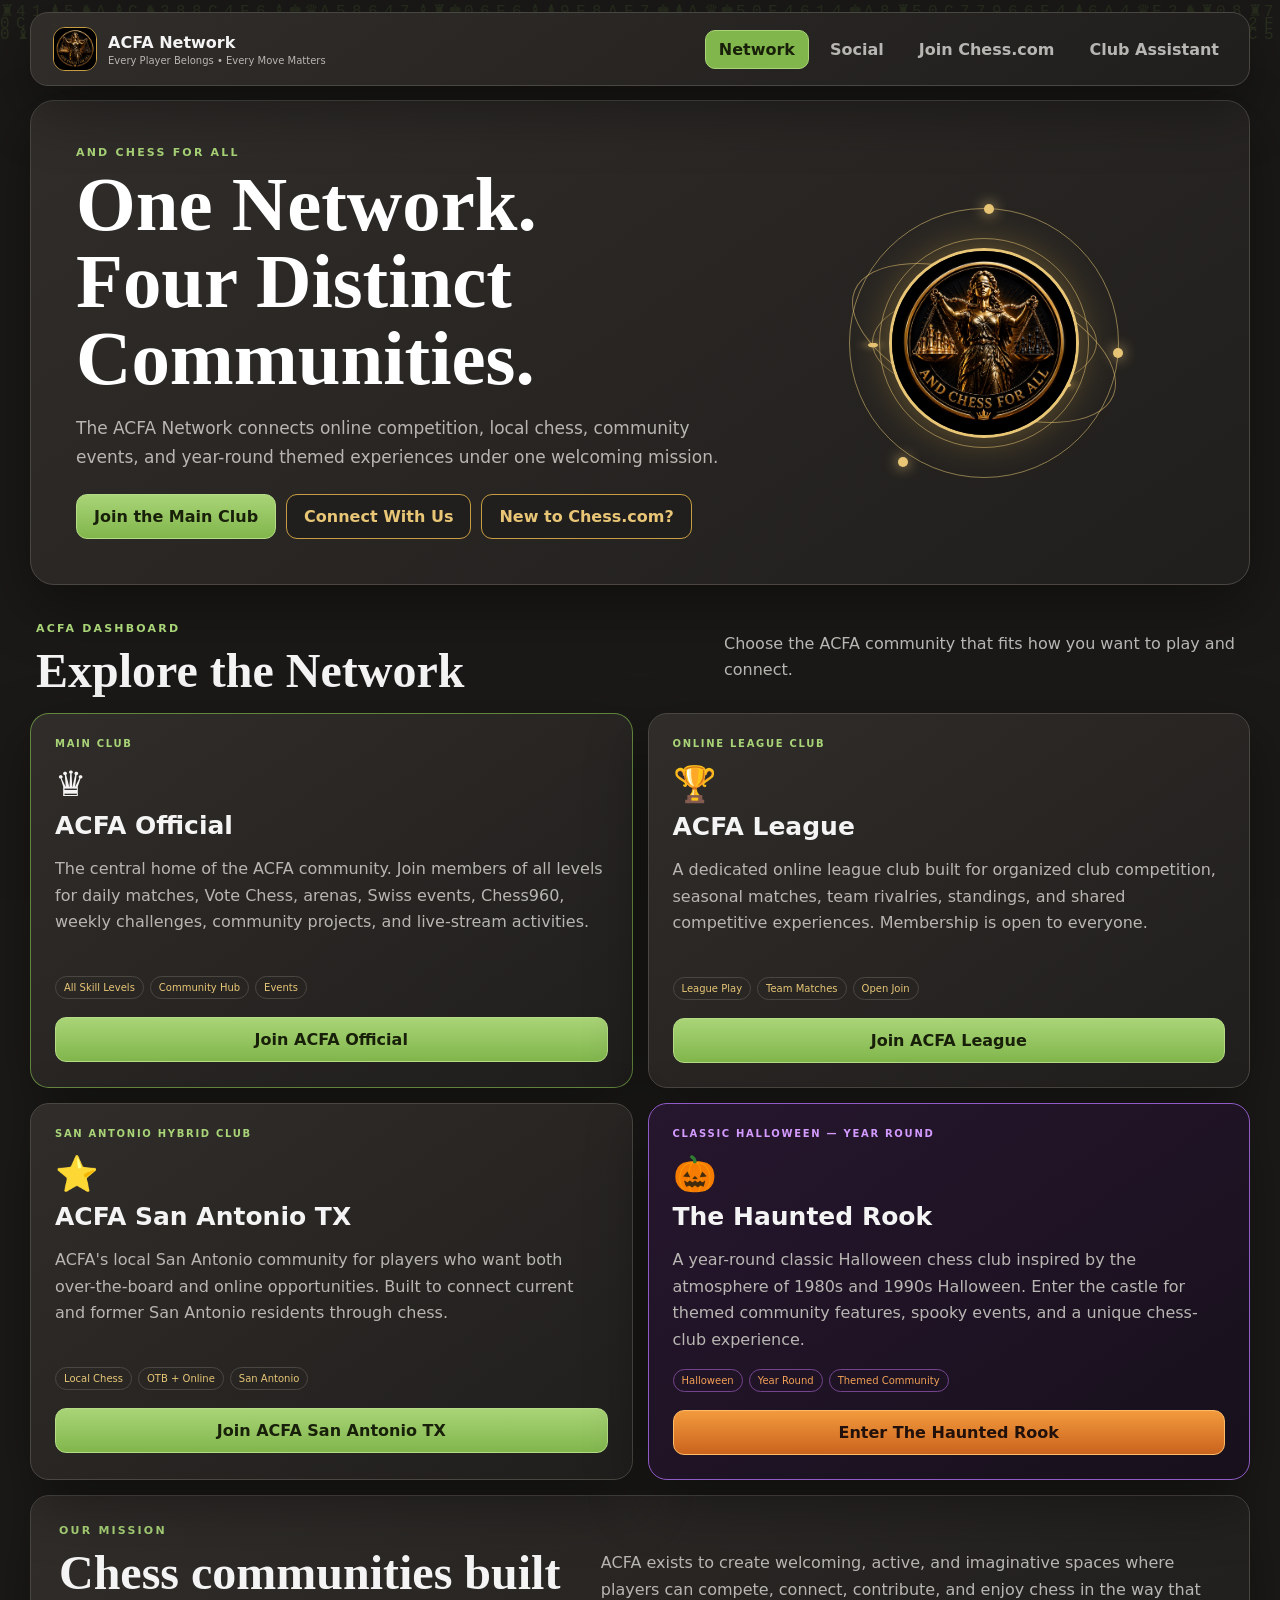
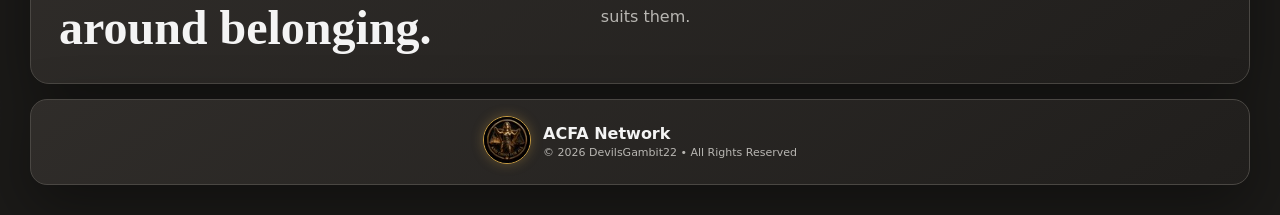
==== commit af3121fd: "Update index.html" ====
--- a/index.html
+++ b/index.html
@@ -208,7 +208,7 @@
             </p>
 
             <a class="affiliate-image-link chesscom-signup-link"
-               href="https://link.chess.com/friend/Hy7T0h?ref_id=545854877"
+               href="https://www.chess.com/register?ref_id=545854877"
                target="_blank"
                rel="noopener"
                aria-label="Create a free Chess.com account">
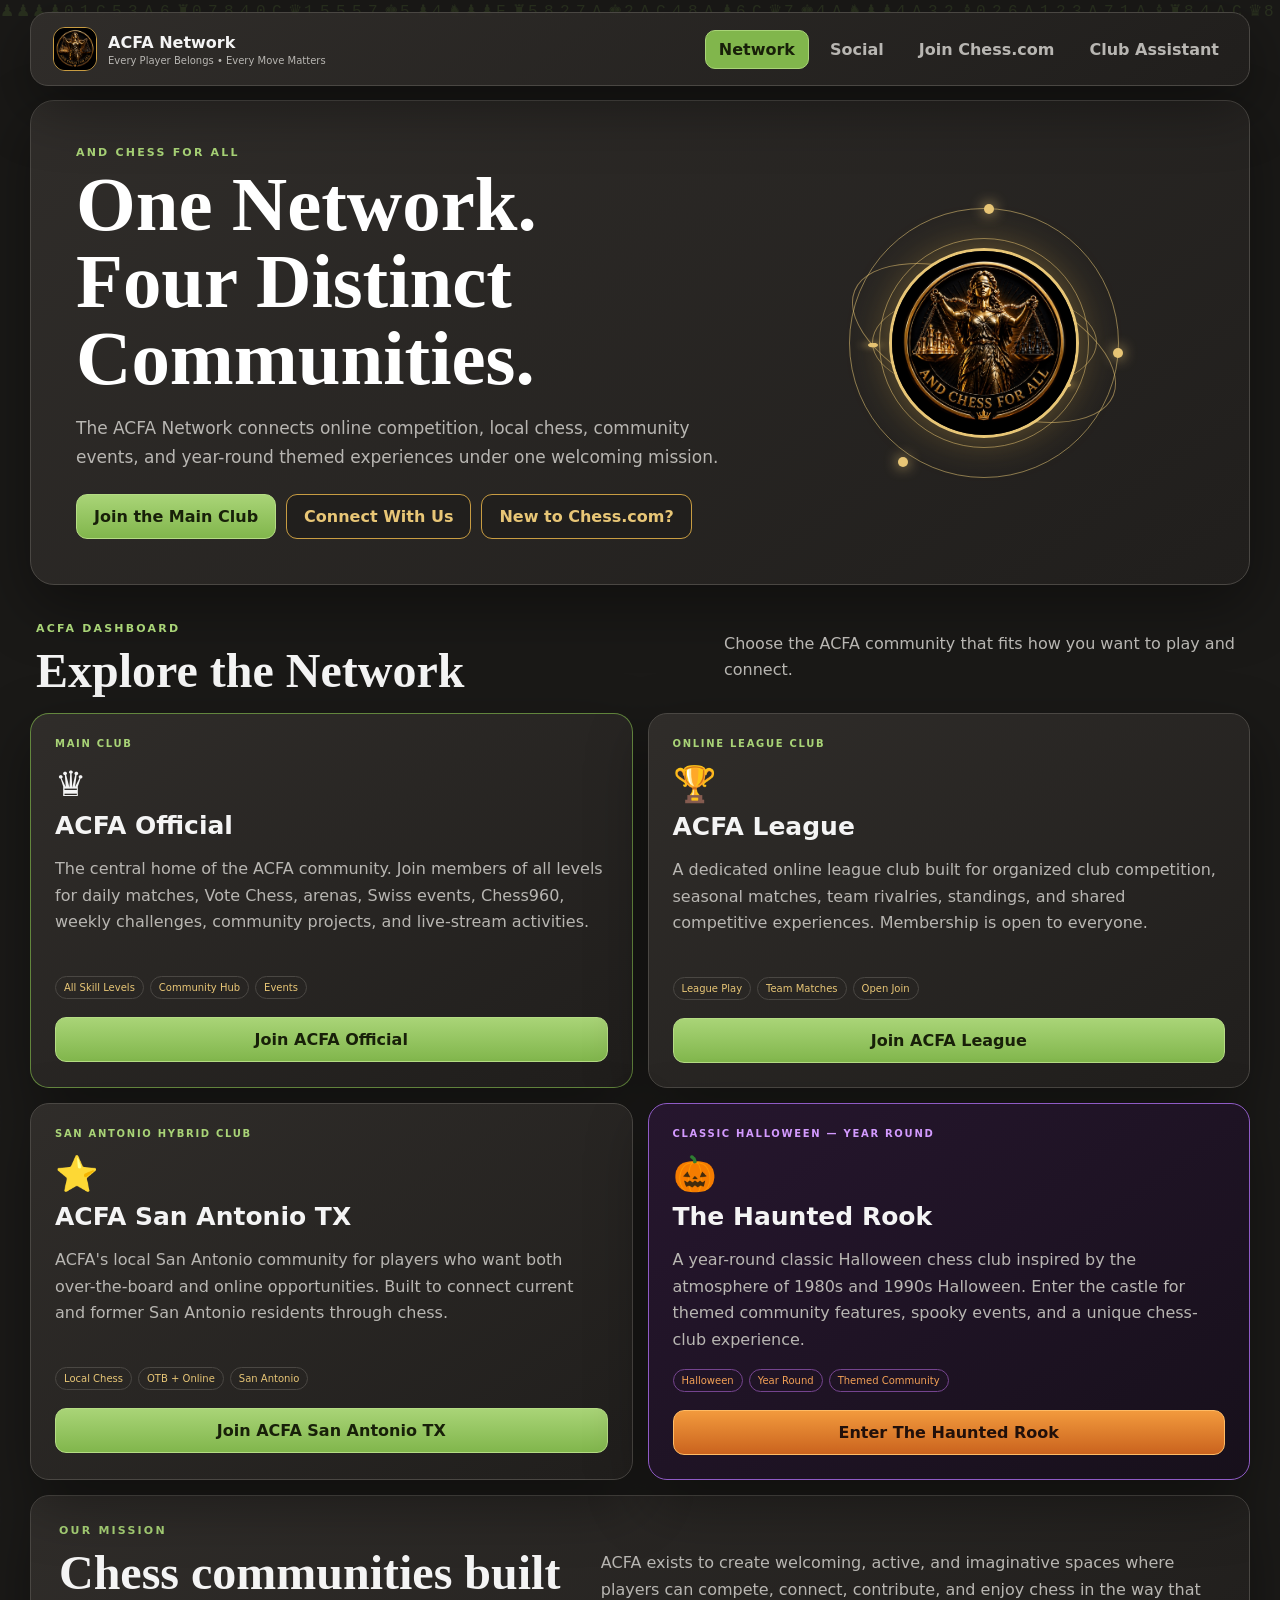
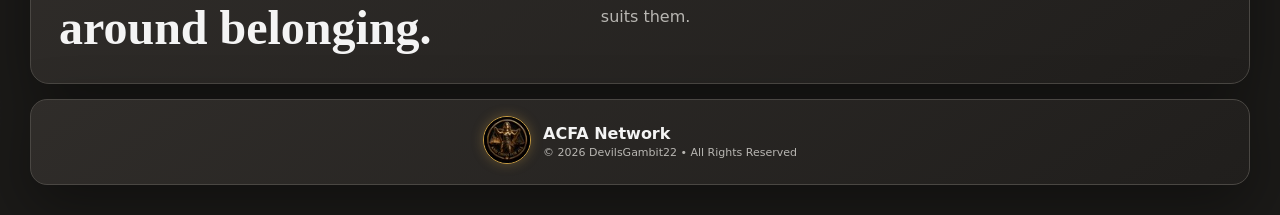
==== commit 9b7d91db: "Update index.html" ====
--- a/index.html
+++ b/index.html
@@ -280,7 +280,7 @@
               Club Assistant is currently distributed as a free public beta. Chrome requires
               manually distributed extensions to be installed through Developer Mode.
             </p>
-            <a class="download-button" href="./downloads/Club-Assistant-v1.1.0-Public-Beta.zip" download>
+            <a class="download-button" href="./downloads/Club-Assistant-v1.2.5-Public-Beta-Matrix-All-Pages.zip" download>
               Download Club Assistant
             </a>
             <small>ZIP file • Chrome extension • Public beta</small>
